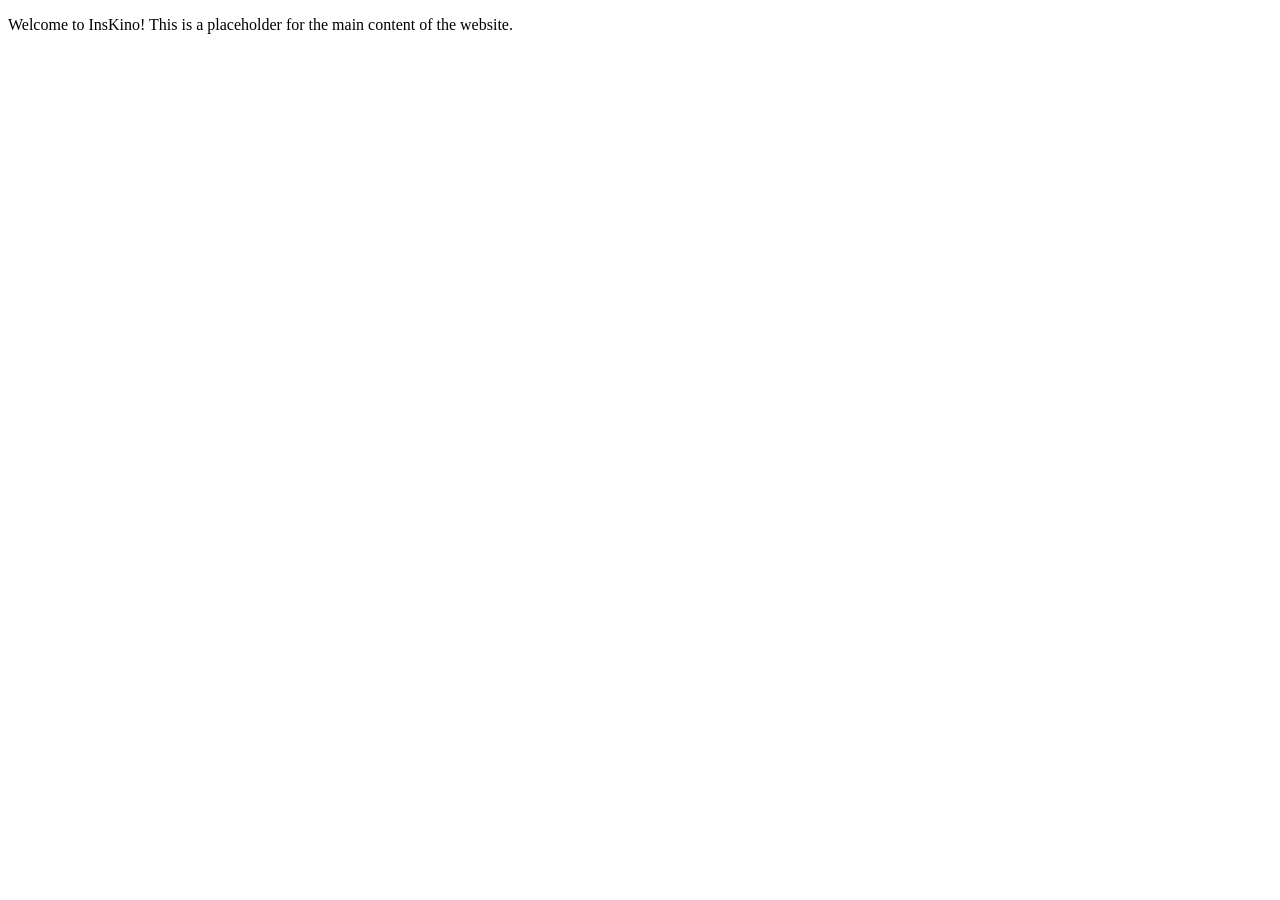
==== index.html @ 3ffa5f50 "Iitial commit - trying this commit from GitBash" ====
<!DOCTYPE html>
<html lang="en">
<head>
    <meta charset="UTF-8">
    <meta name="viewport" content="width=device-width, initial-scale=1.0">
    <title>InsKino</title>
</head>
<body>
    <p>Welcome to InsKino! This is a placeholder for the main content of the website.</p>
</body>
</html>
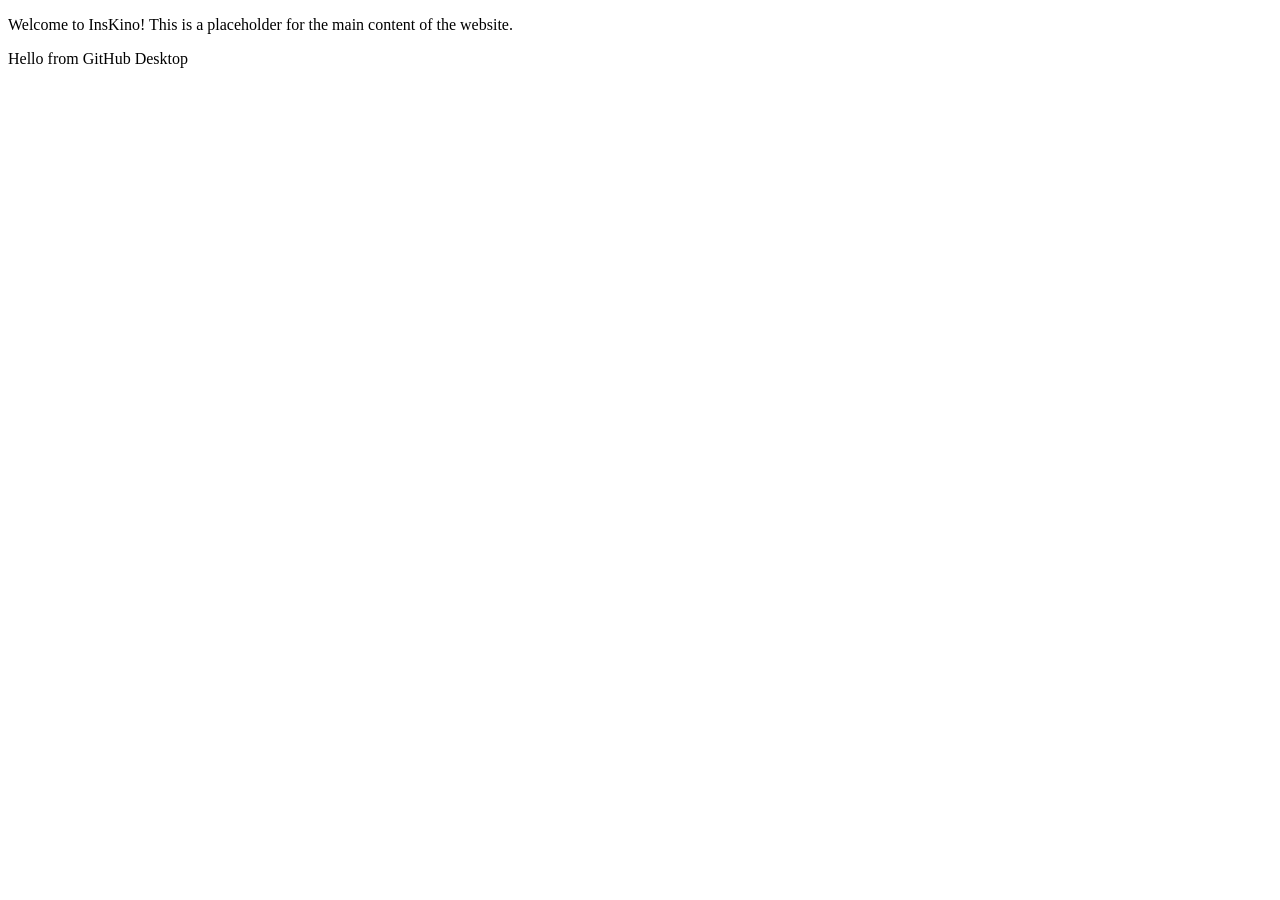
==== commit 63dd3b9a: "Trying the commit from GitHub Desktop" ====
--- a/index.html
+++ b/index.html
@@ -7,5 +7,6 @@
 </head>
 <body>
     <p>Welcome to InsKino! This is a placeholder for the main content of the website.</p>
+    <p> Hello from GitHub Desktop</p>
 </body>
 </html>
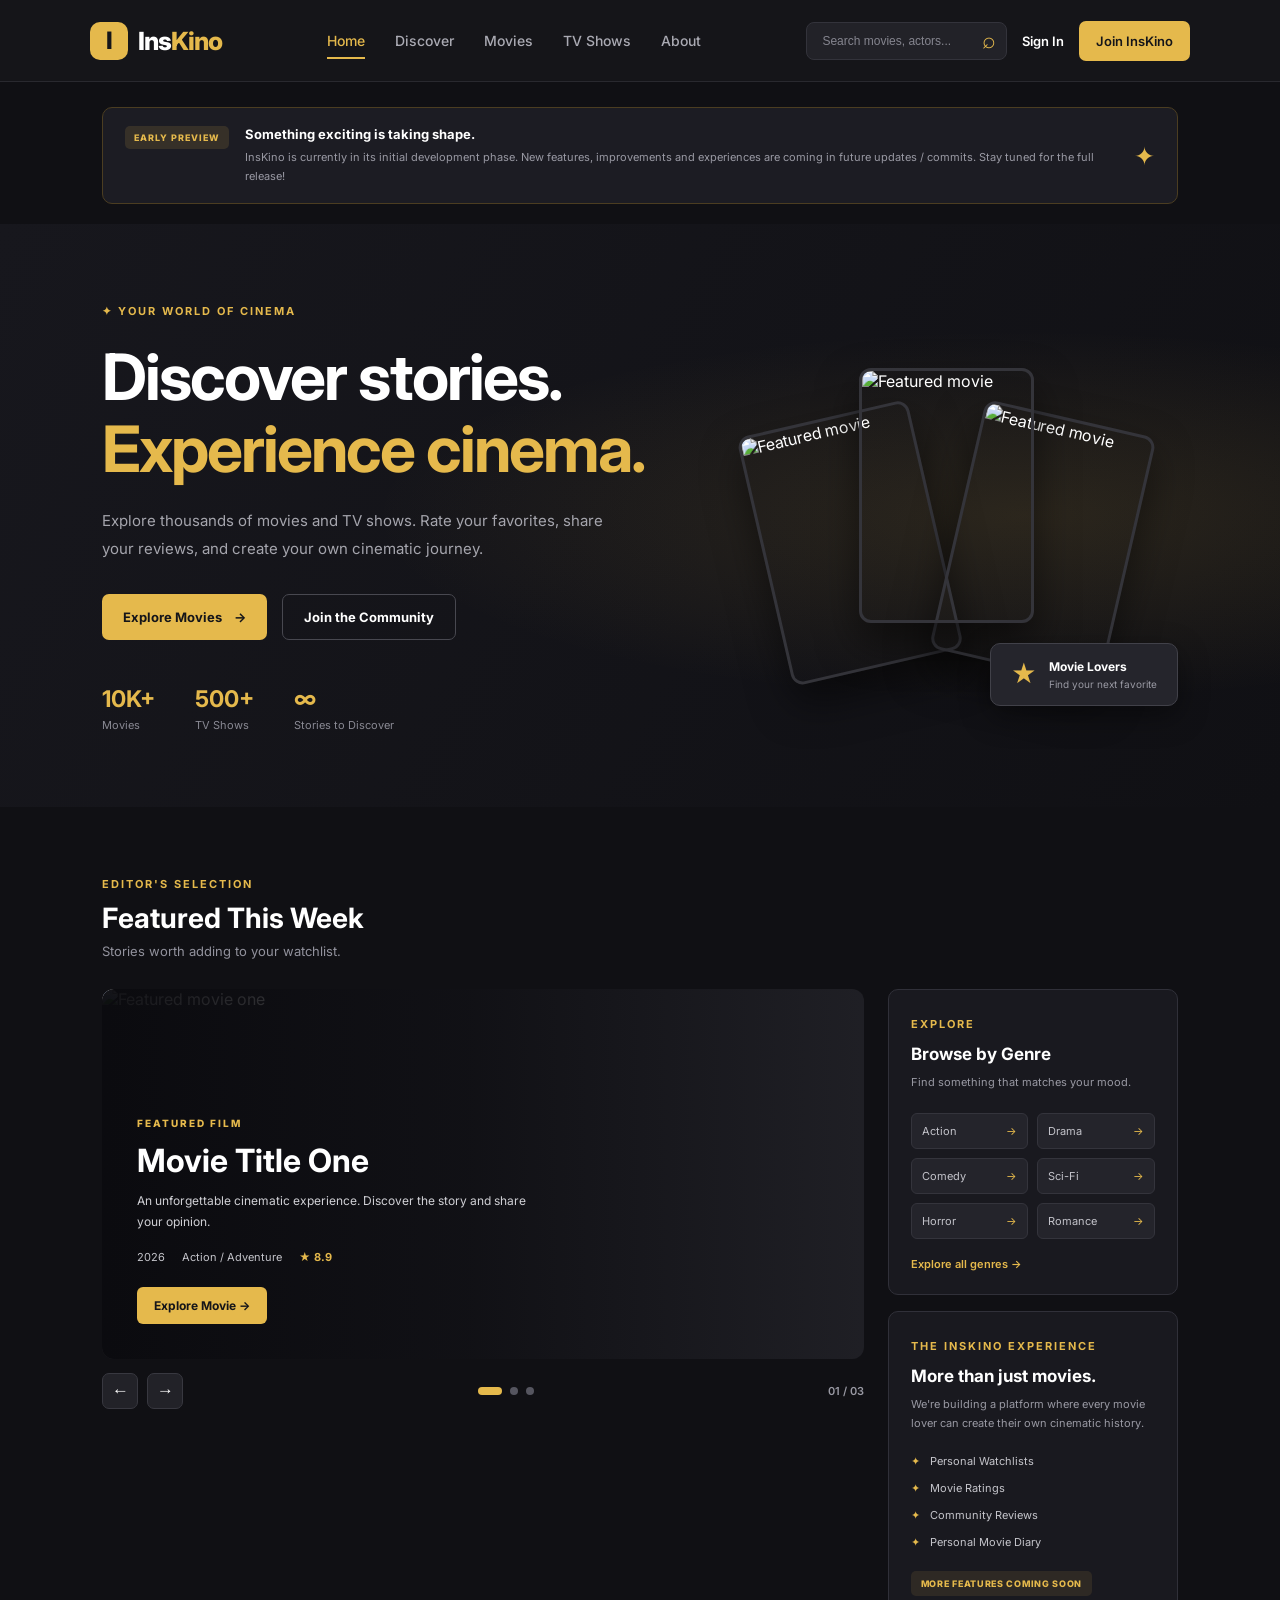
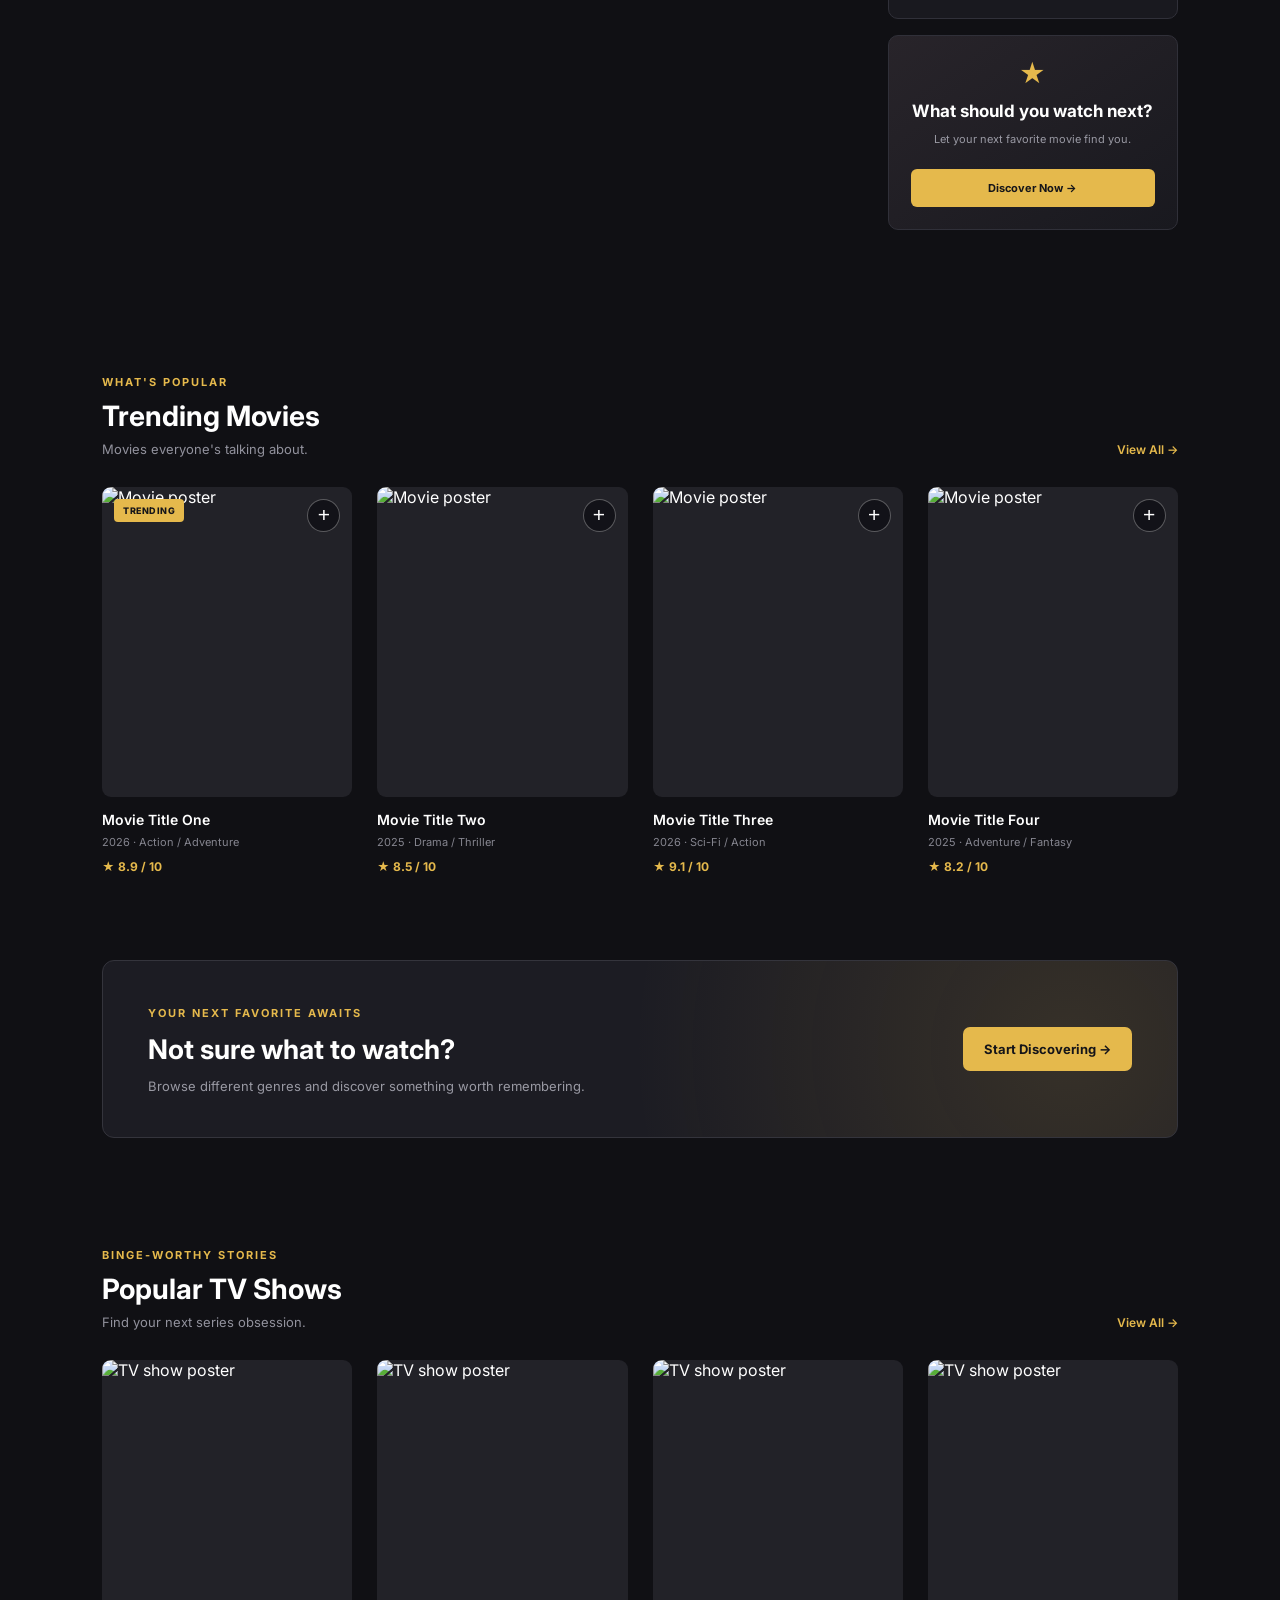
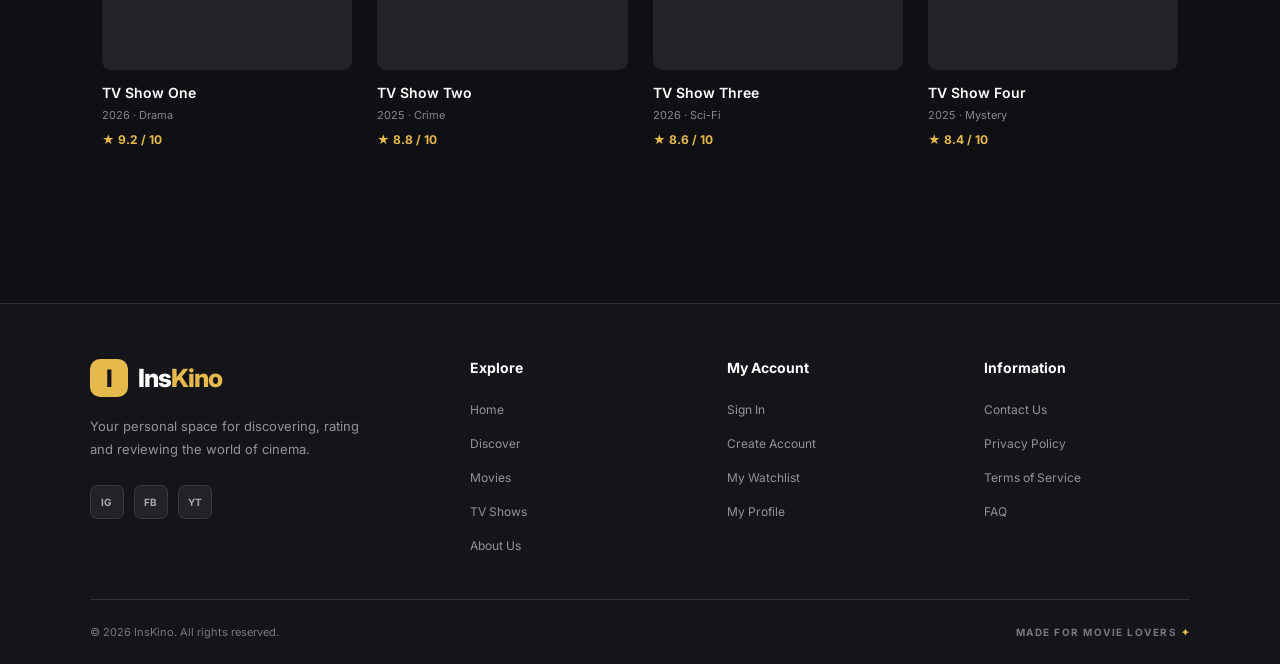
==== commit 5211ae1d: "added a testing a first preview template, alongside new files such as: Discover.html, login.html, re" ====
--- a/index.html
+++ b/index.html
@@ -4,9 +4,670 @@
     <meta charset="UTF-8">
     <meta name="viewport" content="width=device-width, initial-scale=1.0">
     <title>InsKino</title>
+    <link rel="stylesheet" href="style.css">
 </head>
 <body>
-    <p>Welcome to InsKino! This is a placeholder for the main content of the website.</p>
-    <p> Hello from GitHub Desktop</p>
+
+<nav class="navbar">
+    <a href="index.html" class="brand">
+        <span class="brand-icon">I</span>
+        <span>Ins<span class="brand-highlight">Kino</span></span>
+    </a>
+
+    <button class="menu-toggle" id="menuToggle"
+            aria-label="Toggle navigation"
+            aria-expanded="false">
+        <span></span>
+        <span></span>
+        <span></span>
+    </button>
+
+    <ul class="nav-links" id="navLinks">
+        <li><a href="index.html">Home</a></li>
+        <li><a href="discover.html">Discover</a></li>
+        <li><a href="movies.html">Movies</a></li>
+        <li><a href="tv-shows.html">TV Shows</a></li>
+        <li><a href="about.html">About</a></li>
+
+        <span class="nav-indicator"></span>
+    </ul>
+
+    <div class="nav-actions">
+        <form class="search-form" action="movies.html" method="GET">
+            <input
+                type="search"
+                name="q"
+                placeholder="Search movies, actors..."
+                aria-label="Search movies and actors"
+            >
+            <button type="submit" aria-label="Search">
+                <span>⌕</span>
+            </button>
+        </form>
+
+        <a href="login.html" class="login-btn">Sign In</a>
+        <a href="register.html" class="register-btn">Join InsKino</a>
+    </div>
+</nav>
+
+   <!-- DEVELOPMENT ANNOUNCEMENT -->
+<div class="development-notice">
+    <div class="notice-content">
+        <span class="notice-badge">EARLY PREVIEW</span>
+        <div>
+            <h3>Something exciting is taking shape.</h3>
+            <p>
+                InsKino is currently in its initial development phase.
+                New features, improvements and experiences are coming
+                in future updates / commits. Stay tuned for the full release!
+            </p>
+        </div>
+    </div>
+    <span class="notice-icon">✦</span>
+</div>
+<br>
+<!-- PER MOMENTIN VETEM TESTING TEMPLATE - DO TE PERDITESOHET ME COMMITS TE ARDHSHEM -->
+<!-- MAIN CONTENT -->
+<main class="home-main">
+
+    <!-- HERO SECTION -->
+    <section class="home-hero">
+
+        <div class="hero-content">
+
+            <span class="hero-label">✦ YOUR WORLD OF CINEMA</span>
+
+            <h1>
+                Discover stories.
+                <span>Experience cinema.</span>
+            </h1>
+
+            <p>
+                Explore thousands of movies and TV shows.
+                Rate your favorites, share your reviews,
+                and create your own cinematic journey.
+            </p>
+
+            <div class="hero-buttons">
+                <a href="discover.html" class="hero-primary">
+                    Explore Movies <span>→</span>
+                </a>
+
+                <a href="register.html" class="hero-secondary">
+                    Join the Community
+                </a>
+            </div>
+
+            <div class="hero-stats">
+                <div>
+                    <h3>10K+</h3>
+                    <p>Movies</p>
+                </div>
+
+                <div>
+                    <h3>500+</h3>
+                    <p>TV Shows</p>
+                </div>
+
+                <div>
+                    <h3>∞</h3>
+                    <p>Stories to Discover</p>
+                </div>
+            </div>
+
+        </div>
+
+        <div class="hero-visual">
+            <div class="hero-poster hero-poster-one">
+                <img src="assets/posters/poster1.jpg" alt="Featured movie">
+            </div>
+
+            <div class="hero-poster hero-poster-two">
+                <img src="assets/posters/poster2.jpg" alt="Featured movie">
+            </div>
+
+            <div class="hero-poster hero-poster-three">
+                <img src="assets/posters/poster3.jpg" alt="Featured movie">
+            </div>
+
+            <div class="hero-floating-card">
+                <span>★</span>
+                <div>
+                    <strong>Movie Lovers</strong>
+                    <small>Find your next favorite</small>
+                </div>
+            </div>
+        </div>
+
+    </section>
+
+
+<!-- FEATURED SLIDER + SIDEBAR -->
+<section class="home-feature-layout">
+
+    <!-- FEATURED MOVIE SLIDER -->
+    <div class="featured-slider">
+
+        <div class="section-heading">
+            <div>
+                <span class="section-label">EDITOR'S SELECTION</span>
+                <h2>Featured This Week</h2>
+                <p>Stories worth adding to your watchlist.</p>
+            </div>
+        </div>
+
+        <div class="slider-track" id="featuredSlider">
+
+            <!-- SLIDE 1 -->
+            <article class="feature-slide is-active">
+
+                <img
+                    src="assets/posters/poster1.jpg"
+                    alt="Featured movie one"
+                    class="feature-image"
+                >
+
+                <div class="feature-overlay">
+                    <span class="feature-category">FEATURED FILM</span>
+
+                    <h2>Movie Title One</h2>
+
+                    <p>
+                        An unforgettable cinematic experience.
+                        Discover the story and share your opinion.
+                    </p>
+
+                    <div class="feature-meta">
+                        <span>2026</span>
+                        <span>Action / Adventure</span>
+                        <span>★ 8.9</span>
+                    </div>
+
+                    <a href="movies.html" class="feature-button">
+                        Explore Movie →
+                    </a>
+                </div>
+
+            </article>
+
+
+            <!-- SLIDE 2 -->
+            <article class="feature-slide">
+
+                <img
+                    src="assets/posters/poster2.jpg"
+                    alt="Featured movie two"
+                    class="feature-image"
+                >
+
+                <div class="feature-overlay">
+                    <span class="feature-category">INSKINO RECOMMENDS</span>
+
+                    <h2>Movie Title Two</h2>
+
+                    <p>
+                        A captivating story that keeps you
+                        interested until the very last scene.
+                    </p>
+
+                    <div class="feature-meta">
+                        <span>2025</span>
+                        <span>Drama / Thriller</span>
+                        <span>★ 8.5</span>
+                    </div>
+
+                    <a href="movies.html" class="feature-button">
+                        Explore Movie →
+                    </a>
+                </div>
+
+            </article>
+
+
+            <!-- SLIDE 3 -->
+            <article class="feature-slide">
+
+                <img
+                    src="assets/posters/poster3.jpg"
+                    alt="Featured movie three"
+                    class="feature-image"
+                >
+
+                <div class="feature-overlay">
+                    <span class="feature-category">MOVIE SPOTLIGHT</span>
+
+                    <h2>Movie Title Three</h2>
+
+                    <p>
+                        Explore another world through an incredible
+                        combination of storytelling and cinema.
+                    </p>
+
+                    <div class="feature-meta">
+                        <span>2026</span>
+                        <span>Sci-Fi / Action</span>
+                        <span>★ 9.1</span>
+                    </div>
+
+                    <a href="movies.html" class="feature-button">
+                        Explore Movie →
+                    </a>
+                </div>
+
+            </article>
+
+        </div>
+
+
+        <!-- SLIDER CONTROLS -->
+        <div class="slider-controls">
+
+            <div class="slider-navigation">
+
+                <button
+                    type="button"
+                    id="previousSlide"
+                    aria-label="Previous featured movie"
+                >
+                    ←
+                </button>
+
+                <button
+                    type="button"
+                    id="nextSlide"
+                    aria-label="Next featured movie"
+                >
+                    →
+                </button>
+
+            </div>
+
+            <div class="slider-dots" id="sliderDots">
+
+                <button class="active" data-slide="0"
+                        aria-label="Show slide 1"
+                        aria-current="true"></button>
+
+                <button data-slide="1"
+                        aria-label="Show slide 2"></button>
+
+                <button data-slide="2"
+                        aria-label="Show slide 3"></button>
+
+            </div>
+
+            <span class="slider-counter" id="sliderCounter">
+                01 / 03
+            </span>
+
+        </div>
+
+    </div>
+
+
+    <!-- ASIDE SIDEBAR -->
+    <aside class="home-aside">
+
+        <!-- GENRES -->
+        <div class="aside-card">
+
+            <span class="section-label">EXPLORE</span>
+
+            <h3>Browse by Genre</h3>
+
+            <p>Find something that matches your mood.</p>
+
+            <div class="genre-list">
+
+                <a href="discover.html?genre=action">Action <span>→</span></a>
+
+                <a href="discover.html?genre=drama">Drama <span>→</span></a>
+
+                <a href="discover.html?genre=comedy">Comedy <span>→</span></a>
+
+                <a href="discover.html?genre=scifi">Sci-Fi <span>→</span></a>
+
+                <a href="discover.html?genre=horror">Horror <span>→</span></a>
+
+                <a href="discover.html?genre=romance">Romance <span>→</span></a>
+
+            </div>
+
+            <a href="discover.html" class="aside-link">
+                Explore all genres →
+            </a>
+
+        </div>
+
+
+        <!-- UPCOMING FEATURES -->
+        <div class="aside-card aside-coming">
+
+            <span class="section-label">THE INSKINO EXPERIENCE</span>
+
+            <h3>More than just movies.</h3>
+
+            <p>
+                We're building a platform where every
+                movie lover can create their own
+                cinematic history.
+            </p>
+
+            <ul class="coming-list">
+                <li>
+                    <span>✦</span> Personal Watchlists
+                </li>
+
+                <li>
+                    <span>✦</span> Movie Ratings
+                </li>
+
+                <li>
+                    <span>✦</span> Community Reviews
+                </li>
+
+                <li>
+                    <span>✦</span> Personal Movie Diary
+                </li>
+            </ul>
+
+            <span class="coming-label">
+                MORE FEATURES COMING SOON
+            </span>
+
+        </div>
+
+
+        <!-- QUICK DISCOVERY -->
+        <div class="aside-card aside-discover">
+
+            <span class="aside-discover-icon">★</span>
+
+            <h3>What should you watch next?</h3>
+
+            <p>
+                Let your next favorite movie find you.
+            </p>
+
+            <a href="discover.html" class="aside-discover-button">
+                Discover Now →
+            </a>
+
+        </div>
+
+    </aside>
+
+</section>
+
+
+    <!-- TRENDING MOVIES -->
+    <section class="movie-section">
+
+        <div class="section-heading">
+            <div>
+                <span class="section-label">WHAT'S POPULAR</span>
+                <h2>Trending Movies</h2>
+                <p>Movies everyone's talking about.</p>
+            </div>
+
+            <a href="movies.html" class="view-all">
+                View All →
+            </a>
+        </div>
+
+
+        <div class="movie-grid">
+
+            <article class="movie-card">
+                <div class="movie-poster">
+                    <img src="assets/posters/movie1.jpg" alt="Movie poster">
+                    <span class="movie-badge">TRENDING</span>
+                    <button class="watchlist-btn" aria-label="Add to watchlist">+</button>
+                </div>
+
+                <div class="movie-info">
+                    <h3>Movie Title One</h3>
+                    <p>2026 · Action / Adventure</p>
+                    <span class="movie-rating">★ 8.9 / 10</span>
+                </div>
+            </article>
+
+
+            <article class="movie-card">
+                <div class="movie-poster">
+                    <img src="assets/posters/movie2.jpg" alt="Movie poster">
+                    <button class="watchlist-btn" aria-label="Add to watchlist">+</button>
+                </div>
+
+                <div class="movie-info">
+                    <h3>Movie Title Two</h3>
+                    <p>2025 · Drama / Thriller</p>
+                    <span class="movie-rating">★ 8.5 / 10</span>
+                </div>
+            </article>
+
+
+            <article class="movie-card">
+                <div class="movie-poster">
+                    <img src="assets/posters/movie3.jpg" alt="Movie poster">
+                    <button class="watchlist-btn" aria-label="Add to watchlist">+</button>
+                </div>
+
+                <div class="movie-info">
+                    <h3>Movie Title Three</h3>
+                    <p>2026 · Sci-Fi / Action</p>
+                    <span class="movie-rating">★ 9.1 / 10</span>
+                </div>
+            </article>
+
+
+            <article class="movie-card">
+                <div class="movie-poster">
+                    <img src="assets/posters/movie4.jpg" alt="Movie poster">
+                    <button class="watchlist-btn" aria-label="Add to watchlist">+</button>
+                </div>
+
+                <div class="movie-info">
+                    <h3>Movie Title Four</h3>
+                    <p>2025 · Adventure / Fantasy</p>
+                    <span class="movie-rating">★ 8.2 / 10</span>
+                </div>
+            </article>
+
+        </div>
+
+    </section>
+
+
+    <!-- DISCOVERY BANNER -->
+    <section class="discovery-banner">
+
+        <div>
+            <span class="section-label">YOUR NEXT FAVORITE AWAITS</span>
+
+            <h2>Not sure what to watch?</h2>
+
+            <p>
+                Browse different genres and discover
+                something worth remembering.
+            </p>
+        </div>
+
+        <a href="discover.html" class="hero-primary">
+            Start Discovering →
+        </a>
+
+    </section>
+
+
+    <!-- POPULAR TV SHOWS -->
+    <section class="movie-section">
+
+        <div class="section-heading">
+            <div>
+                <span class="section-label">BINGE-WORTHY STORIES</span>
+                <h2>Popular TV Shows</h2>
+                <p>Find your next series obsession.</p>
+            </div>
+
+            <a href="tv-shows.html" class="view-all">
+                View All →
+            </a>
+        </div>
+
+
+        <div class="movie-grid">
+
+            <article class="movie-card">
+                <div class="movie-poster">
+                    <img src="assets/posters/tv1.jpg" alt="TV show poster">
+                </div>
+
+                <div class="movie-info">
+                    <h3>TV Show One</h3>
+                    <p>2026 · Drama</p>
+                    <span class="movie-rating">★ 9.2 / 10</span>
+                </div>
+            </article>
+
+
+            <article class="movie-card">
+                <div class="movie-poster">
+                    <img src="assets/posters/tv2.jpg" alt="TV show poster">
+                </div>
+
+                <div class="movie-info">
+                    <h3>TV Show Two</h3>
+                    <p>2025 · Crime</p>
+                    <span class="movie-rating">★ 8.8 / 10</span>
+                </div>
+            </article>
+
+
+            <article class="movie-card">
+                <div class="movie-poster">
+                    <img src="assets/posters/tv3.jpg" alt="TV show poster">
+                </div>
+
+                <div class="movie-info">
+                    <h3>TV Show Three</h3>
+                    <p>2026 · Sci-Fi</p>
+                    <span class="movie-rating">★ 8.6 / 10</span>
+                </div>
+            </article>
+
+
+            <article class="movie-card">
+                <div class="movie-poster">
+                    <img src="assets/posters/tv4.jpg" alt="TV show poster">
+                </div>
+
+                <div class="movie-info">
+                    <h3>TV Show Four</h3>
+                    <p>2025 · Mystery</p>
+                    <span class="movie-rating">★ 8.4 / 10</span>
+                </div>
+            </article>
+
+        </div>
+
+    </section>
+
+</main>
+
+
+<!-- FOOTER -->
+<footer class="footer">
+
+    <div class="footer-container">
+
+        <!-- BRAND SECTION -->
+        <div class="footer-brand">
+
+            <a href="index.html" class="brand">
+                <span class="brand-icon">I</span>
+                <span>Ins<span class="brand-highlight">Kino</span></span>
+            </a>
+
+            <p>
+                Your personal space for discovering,
+                rating and reviewing the world of cinema.
+            </p>
+
+            <div class="footer-socials">
+                <a href="#" aria-label="Instagram">IG</a>
+                <a href="#" aria-label="Facebook">FB</a>
+                <a href="#" aria-label="YouTube">YT</a>
+            </div>
+
+        </div>
+
+
+        <!-- EXPLORE LINKS -->
+        <div class="footer-column">
+
+            <h3>Explore</h3>
+
+            <ul>
+                <li><a href="index.html">Home</a></li>
+                <li><a href="discover.html">Discover</a></li>
+                <li><a href="movies.html">Movies</a></li>
+                <li><a href="tv-shows.html">TV Shows</a></li>
+                <li><a href="about.html">About Us</a></li>
+            </ul>
+
+        </div>
+
+
+        <!-- ACCOUNT LINKS -->
+        <div class="footer-column">
+
+            <h3>My Account</h3>
+
+            <ul>
+                <li><a href="login.html">Sign In</a></li>
+                <li><a href="register.html">Create Account</a></li>
+                <li><a href="watchlist.html">My Watchlist</a></li>
+                <li><a href="profile.html">My Profile</a></li>
+            </ul>
+
+        </div>
+
+
+        <!-- SUPPORT LINKS -->
+        <div class="footer-column">
+
+            <h3>Information</h3>
+
+            <ul>
+                <li><a href="contact.html">Contact Us</a></li>
+                <li><a href="privacy.html">Privacy Policy</a></li>
+                <li><a href="terms.html">Terms of Service</a></li>
+                <li><a href="faq.html">FAQ</a></li>
+            </ul>
+
+        </div>
+
+    </div>
+
+
+    <!-- FOOTER BOTTOM -->
+    <div class="footer-bottom">
+
+        <p>
+            © <span id="currentYear"></span> InsKino.
+            All rights reserved.
+        </p>
+
+        <p class="footer-tagline">
+            MADE FOR MOVIE LOVERS <span>✦</span>
+        </p>
+
+    </div>
+
+</footer>
+
+
+<script src="script.js"></script>
 </body>
 </html>
--- a/style.css
+++ b/style.css
@@ -0,0 +1,2065 @@
+
+/* GOOGLE FONT */
+@import url('https://fonts.googleapis.com/css2?family=Inter:wght@400;500;600;700;800&display=swap');
+
+* {
+    margin: 0;
+    padding: 0;
+    box-sizing: border-box;
+}
+
+body {
+    font-family: 'Inter', sans-serif;
+    background: #101014;
+    color: #ffffff;
+    min-height: 100vh;
+    display: flex;
+    flex-direction: column;
+}
+
+/* NAVBAR */
+.navbar {
+    width: 100%;
+    min-height: 82px;
+    padding: 0 7%;
+    display: flex;
+    align-items: center;
+    justify-content: space-between;
+    gap: 35px;
+
+    background: #151519;
+    border-bottom: 1px solid #29292f;
+    position: sticky;
+    top: 0;
+    z-index: 1000;
+    flex-shrink: 0;
+
+}
+
+/* BRAND */
+.brand {
+    display: flex;
+    align-items: center;
+    gap: 10px;
+    text-decoration: none;
+    color: #ffffff;
+    font-size: 25px;
+    font-weight: 800;
+    letter-spacing: -1px;
+    white-space: nowrap;
+}
+
+.brand-icon {
+    width: 38px;
+    height: 38px;
+    display: grid;
+    place-items: center;
+    background: #e5b94c;
+    color: #151519;
+    border-radius: 10px;
+    font-size: 24px;
+}
+
+.brand-highlight {
+    color: #e5b94c;
+}
+
+/* NAVIGATION LINKS */
+.nav-links {
+    display: flex;
+    align-items: center;
+    gap: 30px;
+    list-style: none;
+    position: relative;
+}
+
+.nav-links a {
+    color: #aaaab3;
+    text-decoration: none;
+    font-size: 14px;
+    font-weight: 500;
+    transition: 0.3s ease;
+    position: relative;
+    display: block;
+}
+
+.nav-links a:hover,
+.nav-links a.active {
+    color: #e5b94c;
+}
+
+.nav-links a.active::after {
+    content: '';
+    position: absolute;
+    width: 100%;
+    height: 2px;
+    background: #e5b94c;
+    bottom: -10px;
+    left: 0;
+}
+
+/* ACTIONS */
+.nav-actions {
+    display: flex;
+    align-items: center;
+    gap: 15px;
+}
+
+.nav-indicator {
+    position: absolute;
+    bottom: -10px;
+    left: 0;
+    height: 2px;
+    width: 0;
+    background: #e5b94c;
+    border-radius: 5px;
+
+    transition:
+        transform 0.35s ease,
+        width 0.35s ease;
+
+    pointer-events: none;
+}
+/* SEARCH */
+.search-form {
+    display: flex;
+    align-items: center;
+    background: #222228;
+    border: 1px solid #33333b;
+    border-radius: 8px;
+    padding: 0 10px;
+    transition: 0.3s ease;
+}
+
+.search-form:focus-within {
+    border-color: #e5b94c;
+}
+
+.search-form input {
+    width: 165px;
+    padding: 11px 5px;
+    border: none;
+    outline: none;
+    background: transparent;
+    color: white;
+    font-size: 12px;
+}
+
+.search-form input::placeholder {
+    color: #85858f;
+}
+
+.search-form button {
+    background: none;
+    border: none;
+    color: #e5b94c;
+    font-size: 23px;
+    cursor: pointer;
+}
+
+/* AUTH BUTTONS */
+.login-btn,
+.register-btn {
+    text-decoration: none;
+    font-size: 13px;
+    font-weight: 600;
+    white-space: nowrap;
+    transition: 0.3s ease;
+}
+
+.login-btn {
+    color: #ffffff;
+}
+
+.login-btn:hover {
+    color: #e5b94c;
+}
+
+.register-btn {
+    background: #e5b94c;
+    color: #151519;
+    padding: 12px 17px;
+    border-radius: 7px;
+}
+
+.register-btn:hover {
+    background: #f3ce6c;
+    transform: translateY(-2px);
+}
+
+/* MOBILE MENU BUTTON */
+.menu-toggle {
+    display: none;
+    background: none;
+    border: none;
+    cursor: pointer;
+}
+
+.menu-toggle span {
+    display: block;
+    width: 25px;
+    height: 2px;
+    background: #e5b94c;
+    margin: 6px;
+    transition: 0.3s;
+}
+
+/* RESPONSIVE DESIGN */
+@media (max-width: 1100px) {
+    .navbar {
+        padding: 0 4%;
+        gap: 18px;
+    }
+
+    .nav-links {
+        gap: 18px;
+    }
+
+    .search-form input {
+        width: 125px;
+    }
+}
+
+@media (max-width: 850px) {
+    .navbar {
+        flex-wrap: wrap;
+        padding: 18px 5%;
+    }
+
+    .menu-toggle {
+        display: block;
+        order: 2;
+    }
+
+    .nav-links {
+        display: none;
+        order: 3;
+        flex-direction: column;
+        align-items: flex-start;
+        width: 100%;
+        gap: 25px;
+        padding: 20px 0;
+        position: relative;
+    }
+
+    .nav-links.show {
+        display: flex;
+    }
+
+    .nav-links a.active::after {
+        display: none;
+    }
+
+    .nav-actions {
+        order: 4;
+        width: 100%;
+        display: none;
+        flex-wrap: wrap;
+        padding-bottom: 15px;
+    }
+
+    .nav-actions.show {
+        display: flex;
+    }
+    
+    .nav-indicator {
+        display: none;
+    }
+
+    .search-form {
+        flex: 1;
+    }
+
+    .search-form input {
+        width: 100%;
+    }
+}
+
+@media (max-width: 480px) {
+    .brand {
+        font-size: 22px;
+    }
+
+    .nav-actions {
+        gap: 12px;
+    }
+
+    .register-btn {
+        padding: 10px 12px;
+    }
+}
+
+
+/* =========================================
+   INSKINO HOMEPAGE
+========================================= */
+
+.home-main {
+    width: 100%;
+    padding-bottom: 80px;
+}
+
+/* HERO */
+
+.home-hero {
+    min-height: 540px;
+    padding: 75px 8%;
+
+    display: grid;
+    grid-template-columns: 1.1fr 0.9fr;
+    align-items: center;
+    gap: 50px;
+
+    overflow: hidden;
+
+    background:
+        radial-gradient(
+            ellipse at 80% 50%,
+            rgba(229,185,76,0.12),
+            transparent 45%
+        ),
+        linear-gradient(120deg, #17171d, #101014);
+}
+
+.hero-label,
+.section-label {
+    color: #e5b94c;
+    font-size: 11px;
+    font-weight: 700;
+    letter-spacing: 2px;
+}
+
+.hero-content h1 {
+    max-width: 650px;
+    margin-top: 22px;
+
+    color: #ffffff;
+    font-size: clamp(38px, 5vw, 64px);
+    line-height: 1.12;
+    letter-spacing: -2px;
+}
+
+.hero-content h1 span {
+    display: block;
+    color: #e5b94c;
+}
+
+.hero-content > p {
+    max-width: 510px;
+    margin-top: 22px;
+
+    color: #a5a5ad;
+    font-size: 15px;
+    line-height: 1.9;
+}
+
+/* HERO BUTTONS */
+
+.hero-buttons {
+    display: flex;
+    flex-wrap: wrap;
+    gap: 15px;
+    margin-top: 30px;
+}
+
+.hero-primary,
+.hero-secondary {
+    display: inline-flex;
+    align-items: center;
+    justify-content: center;
+    gap: 12px;
+
+    padding: 14px 21px;
+    border-radius: 7px;
+
+    font-size: 13px;
+    font-weight: 700;
+    text-decoration: none;
+    transition: 0.3s ease;
+}
+
+.hero-primary {
+    background: #e5b94c;
+    color: #151519;
+}
+
+.hero-primary:hover {
+    background: #f3ce6c;
+    transform: translateY(-3px);
+}
+
+.hero-secondary {
+    color: #ffffff;
+    border: 1px solid #484850;
+}
+
+.hero-secondary:hover {
+    border-color: #e5b94c;
+    color: #e5b94c;
+}
+
+/* HERO STATISTICS */
+
+.hero-stats {
+    display: flex;
+    gap: 40px;
+    margin-top: 45px;
+}
+
+.hero-stats h3 {
+    color: #e5b94c;
+    font-size: 23px;
+}
+
+.hero-stats p {
+    margin-top: 5px;
+    color: #898993;
+    font-size: 11px;
+}
+
+/* HERO POSTERS */
+
+.hero-visual {
+    min-height: 390px;
+    position: relative;
+
+    display: flex;
+    align-items: center;
+    justify-content: center;
+}
+
+.hero-poster {
+    width: 175px;
+    height: 255px;
+
+    position: absolute;
+    overflow: hidden;
+
+    border-radius: 12px;
+    border: 3px solid #34343a;
+
+    box-shadow: 0 20px 40px rgba(0,0,0,0.5);
+}
+
+.hero-poster img {
+    width: 100%;
+    height: 100%;
+    object-fit: cover;
+}
+
+.hero-poster-one {
+    transform: rotate(-13deg) translate(-100px, 5px);
+}
+
+.hero-poster-two {
+    z-index: 2;
+    transform: translateY(-20px);
+}
+
+.hero-poster-three {
+    transform: rotate(13deg) translate(100px, 5px);
+}
+
+.hero-floating-card {
+    position: absolute;
+    z-index: 3;
+    bottom: 5px;
+    right: 0;
+
+    display: flex;
+    align-items: center;
+    gap: 12px;
+
+    padding: 15px 20px;
+    background: #25252c;
+    border: 1px solid #414149;
+    border-radius: 10px;
+
+    box-shadow: 0 10px 30px rgba(0,0,0,0.4);
+}
+
+.hero-floating-card > span {
+    color: #e5b94c;
+    font-size: 25px;
+}
+
+.hero-floating-card strong,
+.hero-floating-card small {
+    display: block;
+}
+
+.hero-floating-card strong {
+    color: #ffffff;
+    font-size: 12px;
+}
+
+.hero-floating-card small {
+    color: #9999a3;
+    font-size: 10px;
+    margin-top: 4px;
+}
+
+/* MOVIE SECTIONS */
+
+.movie-section {
+    padding: 75px 8%;
+}
+
+.section-heading {
+    display: flex;
+    justify-content: space-between;
+    align-items: flex-end;
+    gap: 20px;
+    margin-bottom: 30px;
+}
+
+.section-heading h2 {
+    color: #ffffff;
+    font-size: 28px;
+    margin-top: 9px;
+}
+
+.section-heading p {
+    color: #92929d;
+    font-size: 13px;
+    margin-top: 8px;
+}
+
+.view-all {
+    color: #e5b94c;
+    font-size: 12px;
+    font-weight: 600;
+    text-decoration: none;
+}
+
+.view-all:hover {
+    color: #f3ce6c;
+}
+
+/* MOVIE GRID */
+
+.movie-grid {
+    display: grid;
+    grid-template-columns: repeat(4, minmax(0, 1fr));
+    gap: 25px;
+}
+
+.movie-card {
+    min-width: 0;
+}
+
+.movie-poster {
+    height: 310px;
+    position: relative;
+    overflow: hidden;
+
+    border-radius: 9px;
+    background: #222228;
+}
+
+.movie-poster img {
+    width: 100%;
+    height: 100%;
+    object-fit: cover;
+    transition: transform 0.4s ease;
+}
+
+.movie-card:hover .movie-poster img {
+    transform: scale(1.06);
+}
+
+.movie-badge {
+    position: absolute;
+    top: 12px;
+    left: 12px;
+
+    padding: 6px 9px;
+    border-radius: 4px;
+
+    background: #e5b94c;
+    color: #151519;
+
+    font-size: 9px;
+    font-weight: 800;
+    letter-spacing: 0.5px;
+}
+
+.watchlist-btn {
+    position: absolute;
+    top: 12px;
+    right: 12px;
+
+    width: 33px;
+    height: 33px;
+
+    border: 1px solid rgba(255,255,255,0.3);
+    border-radius: 50%;
+
+    background: rgba(15,15,20,0.8);
+    color: #ffffff;
+
+    font-size: 21px;
+    cursor: pointer;
+    transition: 0.3s ease;
+}
+
+.watchlist-btn:hover {
+    background: #e5b94c;
+    color: #151519;
+}
+
+.movie-info {
+    padding-top: 14px;
+}
+
+.movie-info h3 {
+    color: #ffffff;
+    font-size: 14px;
+    font-weight: 600;
+}
+
+.movie-info p {
+    color: #85858f;
+    font-size: 11px;
+    margin-top: 7px;
+}
+
+.movie-rating {
+    display: inline-block;
+    margin-top: 10px;
+
+    color: #e5b94c;
+    font-size: 12px;
+    font-weight: 700;
+}
+
+/* DISCOVERY BANNER */
+
+.discovery-banner {
+    margin: 10px 8% 30px;
+    padding: 40px 45px;
+
+    display: flex;
+    align-items: center;
+    justify-content: space-between;
+    gap: 25px;
+
+    background:
+        radial-gradient(
+            circle at 90% 50%,
+            rgba(229,185,76,0.13),
+            transparent 45%
+        ),
+        #1c1c23;
+
+    border: 1px solid #34343c;
+    border-radius: 12px;
+}
+
+.discovery-banner h2 {
+    margin-top: 12px;
+    color: #ffffff;
+    font-size: 27px;
+}
+
+.discovery-banner p {
+    margin-top: 9px;
+    color: #9999a3;
+    font-size: 13px;
+    line-height: 1.7;
+}
+
+/* RESPONSIVE */
+
+@media (max-width: 1000px) {
+
+    .home-hero {
+        grid-template-columns: 1fr 0.8fr;
+        padding: 60px 5%;
+    }
+
+    .movie-section {
+        padding: 60px 5%;
+    }
+
+    .movie-grid {
+        grid-template-columns: repeat(4, minmax(0, 1fr));
+        gap: 16px;
+    }
+
+    .movie-poster {
+        height: 260px;
+    }
+
+}
+
+@media (max-width: 750px) {
+
+    .home-hero {
+        grid-template-columns: 1fr;
+        text-align: center;
+    }
+
+    .hero-content > p {
+        margin-left: auto;
+        margin-right: auto;
+    }
+
+    .hero-buttons,
+    .hero-stats {
+        justify-content: center;
+    }
+
+    .hero-visual {
+        min-height: 320px;
+    }
+
+    .movie-grid {
+        grid-template-columns: repeat(2, minmax(0, 1fr));
+        gap: 25px 16px;
+    }
+
+    .movie-poster {
+        height: 280px;
+    }
+
+    .discovery-banner {
+        margin-left: 5%;
+        margin-right: 5%;
+        flex-direction: column;
+        align-items: flex-start;
+        padding: 30px;
+    }
+
+}
+
+@media (max-width: 480px) {
+
+    .home-hero {
+        padding: 50px 6%;
+    }
+
+    .hero-content h1 {
+        font-size: 39px;
+    }
+
+    .hero-stats {
+        gap: 22px;
+    }
+
+    .hero-poster {
+        width: 135px;
+        height: 210px;
+    }
+
+    .movie-poster {
+        height: 225px;
+    }
+
+    .section-heading h2 {
+        font-size: 23px;
+    }
+
+}
+
+
+/* =========================================
+   INSKINO LOGIN PAGE
+========================================= */
+
+.auth-page {
+    min-height: calc(100vh - 82px);
+    padding: 55px 7%;
+
+    display: flex;
+    justify-content: center;
+    align-items: center;
+        flex: 1;
+    min-height: auto; 
+
+    background:
+        radial-gradient(
+            circle at 10% 20%,
+            rgba(229, 185, 76, 0.07),
+            transparent 35%
+        ),
+        #101014;
+
+}
+
+/* MAIN CONTAINER */
+
+.auth-container {
+    width: 100%;
+    max-width: 1100px;
+    min-height: 610px;
+
+    display: grid;
+    grid-template-columns: 1fr 1fr;
+
+    background: #17171d;
+    border: 1px solid #303039;
+    border-radius: 16px;
+    overflow: hidden;
+
+    box-shadow: 0 25px 70px rgba(0, 0, 0, 0.35);
+}
+
+
+/* =========================================
+   LEFT VISUAL SECTION
+========================================= */
+
+.auth-visual {
+    position: relative;
+    overflow: hidden;
+
+    padding: 65px 50px;
+
+    display: flex;
+    flex-direction: column;
+    justify-content: space-between;
+
+    background:
+        radial-gradient(
+            ellipse at 20% 20%,
+            rgba(229, 185, 76, 0.16),
+            transparent 55%
+        ),
+        linear-gradient(145deg, #242127, #141418 75%);
+
+    border-right: 1px solid #303039;
+}
+
+.auth-visual::before {
+    content: "I";
+    position: absolute;
+
+    right: -20px;
+    bottom: 70px;
+
+    font-size: 390px;
+    font-weight: 800;
+    line-height: 1;
+
+    color: rgba(229, 185, 76, 0.035);
+    pointer-events: none;
+}
+
+.visual-content,
+.visual-footer {
+    position: relative;
+    z-index: 1;
+}
+
+.visual-label {
+    display: inline-block;
+
+    color: #e5b94c;
+    font-size: 11px;
+    font-weight: 700;
+    letter-spacing: 2px;
+
+    margin-bottom: 28px;
+}
+
+.visual-content h1 {
+    max-width: 420px;
+
+    color: #ffffff;
+    font-size: clamp(32px, 4vw, 47px);
+    font-weight: 800;
+    line-height: 1.2;
+    letter-spacing: -1.5px;
+}
+
+.visual-content h1 span {
+    display: block;
+    color: #e5b94c;
+}
+
+.visual-content p {
+    max-width: 390px;
+
+    color: #aaaab3;
+    font-size: 14px;
+    line-height: 1.9;
+
+    margin-top: 23px;
+}
+
+.cinema-decoration {
+    display: flex;
+    align-items: center;
+    flex-wrap: wrap;
+    gap: 10px;
+
+    margin-top: 55px;
+
+    color: #d6d6dc;
+    font-size: 10px;
+    font-weight: 700;
+    letter-spacing: 1.5px;
+}
+
+.cinema-decoration span:first-child {
+    color: #e5b94c;
+    font-size: 18px;
+}
+
+.decoration-dot {
+    color: #e5b94c;
+}
+
+.visual-footer {
+    display: flex;
+    flex-direction: column;
+    gap: 7px;
+
+    color: #777781;
+    font-size: 9px;
+    letter-spacing: 2px;
+}
+
+.visual-footer span:first-child {
+    color: #e5b94c;
+    font-weight: 800;
+    font-size: 12px;
+}
+
+
+/* =========================================
+   RIGHT LOGIN SECTION
+========================================= */
+
+.auth-form-section {
+    display: flex;
+    justify-content: center;
+    align-items: center;
+
+    padding: 55px 45px;
+}
+
+.login-card {
+    width: 100%;
+    max-width: 390px;
+}
+
+
+/* LOGIN HEADING */
+
+.login-heading {
+    text-align: center;
+    margin-bottom: 38px;
+}
+
+.login-icon {
+    width: 48px;
+    height: 48px;
+
+    display: grid;
+    place-items: center;
+
+    margin: 0 auto 20px;
+
+    background: rgba(229, 185, 76, 0.13);
+    border: 1px solid rgba(229, 185, 76, 0.3);
+    border-radius: 12px;
+
+    color: #e5b94c;
+    font-size: 27px;
+    font-weight: 800;
+}
+
+.login-heading h2 {
+    color: #ffffff;
+    font-size: 27px;
+    font-weight: 700;
+    letter-spacing: -0.7px;
+}
+
+.login-heading p {
+    color: #92929d;
+    font-size: 13px;
+    margin-top: 10px;
+}
+
+
+/* =========================================
+   FORM FIELDS
+========================================= */
+
+.login-form {
+    display: flex;
+    flex-direction: column;
+    gap: 23px;
+}
+
+.form-group {
+    display: flex;
+    flex-direction: column;
+    gap: 10px;
+}
+
+.form-group label {
+    color: #e5e5e9;
+    font-size: 12px;
+    font-weight: 600;
+}
+
+.form-group input {
+    width: 100%;
+    height: 49px;
+
+    padding: 0 15px;
+
+    background: #222228;
+    border: 1px solid #383840;
+    border-radius: 7px;
+
+    outline: none;
+
+    color: #ffffff;
+    font-family: inherit;
+    font-size: 13px;
+
+    transition: 0.3s ease;
+}
+
+.form-group input::placeholder {
+    color: #777781;
+}
+
+.form-group input:focus {
+    border-color: #e5b94c;
+    box-shadow: 0 0 0 3px rgba(229, 185, 76, 0.08);
+}
+
+
+/* PASSWORD FIELD */
+
+.password-wrapper {
+    position: relative;
+}
+
+.password-wrapper input {
+    padding-right: 65px;
+}
+
+.password-toggle {
+    position: absolute;
+    right: 14px;
+    top: 50%;
+    transform: translateY(-50%);
+
+    background: transparent;
+    border: none;
+
+    color: #e5b94c;
+    font-family: inherit;
+    font-size: 11px;
+    font-weight: 600;
+
+    cursor: pointer;
+}
+
+.password-toggle:hover {
+    color: #f5d27a;
+}
+
+
+/* =========================================
+   REMEMBER ME / FORGOT PASSWORD
+========================================= */
+
+.login-options {
+    display: flex;
+    justify-content: space-between;
+    align-items: center;
+    gap: 10px;
+
+    margin-top: -3px;
+}
+
+.remember-option {
+    display: flex;
+    align-items: center;
+    gap: 8px;
+
+    color: #aaaab3;
+    font-size: 11px;
+    cursor: pointer;
+}
+
+.remember-option input {
+    accent-color: #e5b94c;
+    width: 14px;
+    height: 14px;
+    cursor: pointer;
+}
+
+.login-options a {
+    color: #e5b94c;
+    font-size: 11px;
+    text-decoration: none;
+}
+
+.login-options a:hover {
+    text-decoration: underline;
+}
+
+
+/* =========================================
+   SIGN IN BUTTON
+========================================= */
+
+.signin-button {
+    width: 100%;
+    height: 49px;
+
+    display: flex;
+    justify-content: center;
+    align-items: center;
+    gap: 12px;
+
+    margin-top: 5px;
+
+    background: #e5b94c;
+    color: #171717;
+
+    border: none;
+    border-radius: 7px;
+
+    font-family: inherit;
+    font-size: 13px;
+    font-weight: 700;
+
+    cursor: pointer;
+
+    transition: 0.3s ease;
+}
+
+.signin-button span {
+    font-size: 18px;
+    transition: transform 0.3s ease;
+}
+
+.signin-button:hover {
+    background: #f3ce6c;
+    box-shadow: 0 7px 20px rgba(229, 185, 76, 0.16);
+}
+
+.signin-button:hover span {
+    transform: translateX(5px);
+}
+
+
+/* =========================================
+   REGISTER PROMPT
+========================================= */
+
+.register-prompt {
+    text-align: center;
+    margin-top: 29px;
+}
+
+.register-prompt p {
+    color: #92929d;
+    font-size: 12px;
+}
+
+.register-prompt a {
+    color: #e5b94c;
+    font-weight: 600;
+    text-decoration: none;
+}
+
+.register-prompt a:hover {
+    text-decoration: underline;
+}
+
+
+/* BOTTOM DIVIDER */
+
+.login-divider {
+    display: flex;
+    align-items: center;
+    gap: 15px;
+
+    margin-top: 34px;
+}
+
+.login-divider::before,
+.login-divider::after {
+    content: "";
+    flex: 1;
+    height: 1px;
+    background: #303039;
+}
+
+.login-divider span {
+    color: #666670;
+    font-size: 9px;
+    font-weight: 600;
+    letter-spacing: 1.5px;
+}
+
+
+/* =========================================
+   RESPONSIVE DESIGN
+========================================= */
+
+@media (max-width: 850px) {
+
+    .auth-page {
+        padding: 40px 5%;
+    }
+
+    .auth-container {
+        max-width: 550px;
+        grid-template-columns: 1fr;
+    }
+
+    .auth-visual {
+        min-height: 280px;
+        padding: 35px;
+        border-right: none;
+        border-bottom: 1px solid #303039;
+    }
+
+    .visual-content h1 {
+        font-size: 34px;
+    }
+
+    .visual-content p {
+        font-size: 13px;
+        margin-top: 13px;
+    }
+
+    .cinema-decoration {
+        margin-top: 23px;
+    }
+
+    .visual-footer {
+        margin-top: 35px;
+    }
+
+    .auth-form-section {
+        padding: 45px 35px;
+    }
+}
+
+
+@media (max-width: 480px) {
+
+    .auth-page {
+        padding: 25px 15px;
+    }
+
+    .auth-visual {
+        min-height: 250px;
+        padding: 28px 23px;
+    }
+
+    .visual-content h1 {
+        font-size: 29px;
+    }
+
+    .visual-content p {
+        font-size: 12px;
+    }
+
+    .auth-form-section {
+        padding: 38px 23px;
+    }
+
+    .login-heading h2 {
+        font-size: 24px;
+    }
+
+    .login-options {
+        align-items: flex-start;
+    }
+}
+
+
+/* =========================================
+   INSKINO REGISTRATION PAGE
+========================================= */
+
+.register-card {
+    max-width: 420px;
+}
+
+.register-form {
+    gap: 16px;
+}
+
+/* PASSWORD INFORMATION */
+
+.password-hint {
+    color: #777781;
+    font-size: 10px;
+    margin-top: -3px;
+}
+
+/* TERMS AND CONDITIONS */
+
+.register-terms {
+    margin-top: 2px;
+}
+
+.register-terms label {
+    display: flex;
+    align-items: flex-start;
+    gap: 9px;
+
+    color: #aaaab3;
+    font-size: 11px;
+    line-height: 1.7;
+
+    cursor: pointer;
+}
+
+.register-terms input {
+    margin-top: 3px;
+    accent-color: #e5b94c;
+    cursor: pointer;
+}
+
+.register-terms a {
+    color: #e5b94c;
+    text-decoration: none;
+}
+
+.register-terms a:hover {
+    text-decoration: underline;
+}
+
+/* REGISTRATION BUTTON */
+
+.register-form .signin-button {
+    margin-top: 5px;
+}
+
+/* RESPONSIVE */
+
+@media (max-width: 850px) {
+
+    .register-card {
+        max-width: 450px;
+    }
+
+    .register-form {
+        gap: 18px;
+    }
+
+}
+
+@media (max-width: 480px) {
+
+    .register-card {
+        width: 100%;
+    }
+
+    .register-form {
+        gap: 16px;
+    }
+
+}
+
+
+/* =========================================
+   FEATURED SLIDER + ASIDE LAYOUT
+========================================= */
+
+.home-feature-layout {
+    padding: 65px 8%;
+
+    display: grid;
+    grid-template-columns: minmax(0, 1fr) 290px;
+    gap: 24px;
+
+    align-items: start;
+}
+
+
+/* =========================================
+   FEATURED SLIDER
+========================================= */
+
+.featured-slider {
+    min-width: 0;
+}
+
+.slider-track {
+    position: relative;
+    overflow: hidden;
+
+    border-radius: 12px;
+    background: #222228;
+}
+
+.feature-slide {
+    display: none;
+
+    position: relative;
+    min-height: 370px;
+
+    overflow: hidden;
+    animation: slideFade 0.45s ease;
+}
+
+.feature-slide.is-active {
+    display: block;
+}
+
+@keyframes slideFade {
+    from {
+        opacity: 0.4;
+    }
+
+    to {
+        opacity: 1;
+    }
+}
+
+.feature-image {
+    position: absolute;
+    inset: 0;
+
+    width: 100%;
+    height: 100%;
+
+    object-fit: cover;
+    object-position: center 25%;
+}
+
+.feature-overlay {
+    position: absolute;
+    inset: 0;
+
+    display: flex;
+    flex-direction: column;
+    justify-content: flex-end;
+    align-items: flex-start;
+
+    padding: 35px;
+
+    background: linear-gradient(
+        90deg,
+        rgba(10,10,14,0.96) 0%,
+        rgba(10,10,14,0.72) 48%,
+        rgba(10,10,14,0.12) 100%
+    );
+}
+
+.feature-category {
+    color: #e5b94c;
+    font-size: 10px;
+    font-weight: 800;
+    letter-spacing: 2px;
+}
+
+.feature-overlay h2 {
+    color: #ffffff;
+    font-size: 32px;
+    margin-top: 12px;
+}
+
+.feature-overlay p {
+    max-width: 390px;
+    color: #d0d0d5;
+
+    font-size: 12px;
+    line-height: 1.8;
+
+    margin-top: 10px;
+}
+
+.feature-meta {
+    display: flex;
+    flex-wrap: wrap;
+    gap: 17px;
+
+    margin-top: 17px;
+
+    color: #c4c4ca;
+    font-size: 11px;
+}
+
+.feature-meta span:last-child {
+    color: #e5b94c;
+    font-weight: 700;
+}
+
+.feature-button {
+    display: inline-block;
+
+    margin-top: 23px;
+    padding: 11px 17px;
+
+    background: #e5b94c;
+    color: #151519;
+
+    border-radius: 6px;
+
+    font-size: 12px;
+    font-weight: 700;
+    text-decoration: none;
+
+    transition: 0.3s ease;
+}
+
+.feature-button:hover {
+    background: #f3ce6c;
+    transform: translateY(-2px);
+}
+
+
+/* =========================================
+   SLIDER CONTROLS
+========================================= */
+
+.slider-controls {
+    display: flex;
+    align-items: center;
+    justify-content: space-between;
+
+    margin-top: 14px;
+}
+
+.slider-navigation {
+    display: flex;
+    gap: 9px;
+}
+
+.slider-navigation button {
+    width: 36px;
+    height: 36px;
+
+    border: 1px solid #383840;
+    border-radius: 7px;
+
+    background: #222228;
+    color: #ffffff;
+
+    font-size: 17px;
+    cursor: pointer;
+
+    transition: 0.3s ease;
+}
+
+.slider-navigation button:hover {
+    color: #151519;
+    background: #e5b94c;
+    border-color: #e5b94c;
+}
+
+.slider-dots {
+    display: flex;
+    gap: 8px;
+    align-items: center;
+}
+
+.slider-dots button {
+    width: 8px;
+    height: 8px;
+
+    border: none;
+    border-radius: 10px;
+
+    background: #55555f;
+    cursor: pointer;
+
+    transition: 0.3s ease;
+}
+
+.slider-dots button.active {
+    width: 24px;
+    background: #e5b94c;
+}
+
+.slider-counter {
+    color: #9999a3;
+    font-size: 11px;
+    font-weight: 600;
+}
+
+
+/* =========================================
+   ASIDE SIDEBAR
+========================================= */
+
+.home-aside {
+    display: flex;
+    flex-direction: column;
+    gap: 16px;
+
+    min-width: 0;
+    padding-top: 117px;
+}
+
+.aside-card {
+    width: 100%;
+    padding: 22px;
+
+    background: #19191f;
+    border: 1px solid #303039;
+    border-radius: 10px;
+    transition: border-color 0.3s ease;
+
+}
+.aside-card:hover {
+    border-color: #55504a;
+}
+
+.aside-card h3 {
+    color: #ffffff;
+    font-size: 17px;
+
+    margin-top: 12px;
+}
+
+.aside-card > p {
+    color: #9999a3;
+    font-size: 11px;
+    line-height: 1.8;
+
+    margin-top: 9px;
+}
+
+
+/* GENRE LINKS */
+
+.genre-list {
+    display: grid;
+    grid-template-columns: 1fr 1fr;
+    gap: 9px;
+
+    margin-top: 20px;
+}
+
+.genre-list a {
+    padding: 10px;
+
+    display: flex;
+    justify-content: space-between;
+    align-items: center;
+
+    background: #24242b;
+    border: 1px solid #34343c;
+    border-radius: 6px;
+
+    color: #c3c3ca;
+    font-size: 11px;
+    text-decoration: none;
+
+    transition: 0.3s ease;
+}
+
+.genre-list a span {
+    color: #e5b94c;
+}
+
+.genre-list a:hover {
+    color: #e5b94c;
+    border-color: #e5b94c;
+}
+
+.aside-link {
+    display: inline-block;
+    margin-top: 18px;
+
+    color: #e5b94c;
+    font-size: 11px;
+    font-weight: 600;
+    text-decoration: none;
+}
+
+
+/* UPCOMING FEATURES */
+
+.coming-list {
+    display: flex;
+    flex-direction: column;
+    gap: 13px;
+
+    list-style: none;
+    margin-top: 20px;
+}
+
+.coming-list li {
+    color: #c5c5cb;
+    font-size: 11px;
+}
+
+.coming-list li span {
+    color: #e5b94c;
+    margin-right: 7px;
+}
+
+.coming-label {
+    display: inline-block;
+
+    margin-top: 22px;
+    padding: 7px 10px;
+
+    background: rgba(229,185,76,0.10);
+    border-radius: 5px;
+
+    color: #e5b94c;
+    font-size: 9px;
+    font-weight: 800;
+    letter-spacing: 0.7px;
+}
+
+
+/* QUICK DISCOVERY */
+
+.aside-discover {
+    background: linear-gradient(
+        145deg,
+        #28242a,
+        #19191f
+    );
+    text-align: center;
+}
+
+.aside-discover-icon {
+    color: #e5b94c;
+    font-size: 26px;
+}
+
+.aside-discover h3 {
+    margin-top: 12px;
+}
+
+.aside-discover-button {
+    display: block;
+
+    margin-top: 19px;
+    padding: 12px;
+
+    background: #e5b94c;
+    border-radius: 6px;
+
+    color: #151519;
+    font-size: 11px;
+    font-weight: 700;
+    text-decoration: none;
+
+    transition: 0.3s ease;
+}
+
+.aside-discover-button:hover {
+    background: #f3ce6c;
+}
+
+
+/* =========================================
+   RESPONSIVE DESIGN
+========================================= */
+
+@media (max-width: 1050px) {
+
+    .home-feature-layout {
+        padding-left: 5%;
+        padding-right: 5%;
+
+        grid-template-columns: minmax(0, 1fr) 250px;
+        gap: 20px;
+    }
+
+}
+
+@media (max-width: 750px) {
+
+    .home-feature-layout {
+        grid-template-columns: 1fr;
+    }
+
+    .home-aside {
+        display: grid;
+        grid-template-columns: repeat(2, minmax(0, 1fr));
+    }
+
+    .feature-slide {
+        min-height: 340px;
+    }
+
+    .aside-discover {
+        grid-column: 1 / -1;
+    }
+
+}
+
+@media (max-width: 480px) {
+
+    .home-feature-layout {
+        padding: 40px 5%;
+    }
+
+    .home-aside {
+        grid-template-columns: 1fr;
+    }
+
+    .aside-discover {
+        grid-column: auto;
+    }
+
+    .feature-slide {
+        min-height: 350px;
+    }
+
+    .feature-overlay {
+        padding: 22px;
+    }
+
+    .feature-overlay h2 {
+        font-size: 25px;
+    }
+
+    .feature-overlay p {
+        font-size: 11px;
+    }
+
+    .feature-meta {
+        gap: 10px;
+        font-size: 10px;
+    }
+
+}
+
+
+/* =========================================
+   INSKINO FOOTER
+========================================= */
+
+.footer {
+    width: 100%;
+    background: #151519;
+    border-top: 1px solid #303039;
+    padding: 55px 7% 0;
+}
+
+/* FOOTER CONTAINER */
+
+.footer-container {
+    max-width: 1400px;
+    margin: 0 auto;
+
+    display: grid;
+    grid-template-columns: 1.6fr 1fr 1fr 1fr;
+    gap: 50px;
+
+    padding-bottom: 45px;
+}
+
+/* BRAND */
+
+.footer-brand .brand {
+    display: inline-flex;
+    margin-bottom: 18px;
+}
+
+.footer-brand p {
+    max-width: 280px;
+
+    color: #92929d;
+    font-size: 13px;
+    line-height: 1.8;
+}
+
+/* SOCIAL LINKS */
+
+.footer-socials {
+    display: flex;
+    gap: 10px;
+    margin-top: 23px;
+}
+
+.footer-socials a {
+    width: 34px;
+    height: 34px;
+
+    display: flex;
+    justify-content: center;
+    align-items: center;
+
+    background: #222228;
+    border: 1px solid #383840;
+    border-radius: 7px;
+
+    color: #aaaab3;
+    font-size: 10px;
+    font-weight: 700;
+
+    text-decoration: none;
+    transition: 0.3s ease;
+}
+
+.footer-socials a:hover {
+    background: #e5b94c;
+    border-color: #e5b94c;
+    color: #151519;
+    transform: translateY(-3px);
+}
+
+/* FOOTER COLUMNS */
+
+.footer-column h3 {
+    color: #ffffff;
+    font-size: 14px;
+    font-weight: 700;
+    margin-bottom: 22px;
+}
+
+.footer-column ul {
+    list-style: none;
+
+    display: flex;
+    flex-direction: column;
+    gap: 14px;
+}
+
+.footer-column a {
+    color: #92929d;
+    font-size: 12px;
+    text-decoration: none;
+
+    transition: 0.3s ease;
+}
+
+.footer-column a:hover {
+    color: #e5b94c;
+    padding-left: 4px;
+}
+
+/* FOOTER BOTTOM */
+
+.footer-bottom {
+    max-width: 1400px;
+    margin: 0 auto;
+
+    min-height: 65px;
+
+    display: flex;
+    justify-content: space-between;
+    align-items: center;
+    gap: 15px;
+
+    border-top: 1px solid #303039;
+}
+
+.footer-bottom p {
+    color: #777781;
+    font-size: 11px;
+}
+
+.footer-tagline {
+    font-size: 10px !important;
+    font-weight: 700;
+    letter-spacing: 1.5px;
+}
+
+.footer-tagline span {
+    color: #e5b94c;
+}
+
+/* =========================================
+   FOOTER RESPONSIVENESS
+========================================= */
+
+@media (max-width: 900px) {
+
+    .footer-container {
+        grid-template-columns: repeat(2, 1fr);
+        gap: 40px;
+    }
+
+}
+
+@media (max-width: 500px) {
+
+    .footer {
+        padding: 40px 6% 0;
+    }
+
+    .footer-container {
+        grid-template-columns: repeat(2, 1fr);
+        gap: 35px 20px;
+    }
+
+    .footer-brand {
+        grid-column: 1 / -1;
+    }
+
+    .footer-bottom {
+        flex-direction: column;
+        justify-content: center;
+        align-items: flex-start;
+        padding: 20px 0;
+    }
+
+}
+.development-notice {
+    margin: 25px 8% 0;
+    padding: 18px 22px;
+
+    display: flex;
+    align-items: center;
+    justify-content: space-between;
+    gap: 15px;
+
+    background: #1C1C23;
+    border: 1px solid #4B3D21;
+    border-radius: 10px;
+}
+
+.notice-content {
+    display: flex;
+    align-items: flex-start;
+    gap: 16px;
+}
+
+.notice-badge {
+    flex-shrink: 0;
+    padding: 6px 9px;
+    border-radius: 5px;
+
+    background: rgba(229,185,76,0.13);
+    color: #E5B94C;
+
+    font-size: 9px;
+    font-weight: 800;
+    letter-spacing: 1px;
+}
+
+.notice-content h3 {
+    color: #FFFFFF;
+    font-size: 13px;
+    margin-bottom: 6px;
+}
+
+.notice-content p {
+    color: #9999A3;
+    font-size: 11px;
+    line-height: 1.7;
+}
+
+.notice-icon {
+    color: #E5B94C;
+    font-size: 25px;
+}
+
+@media (max-width: 600px) {
+    .development-notice {
+        margin-left: 5%;
+        margin-right: 5%;
+    }
+
+    .notice-content {
+        flex-direction: column;
+    }
+}
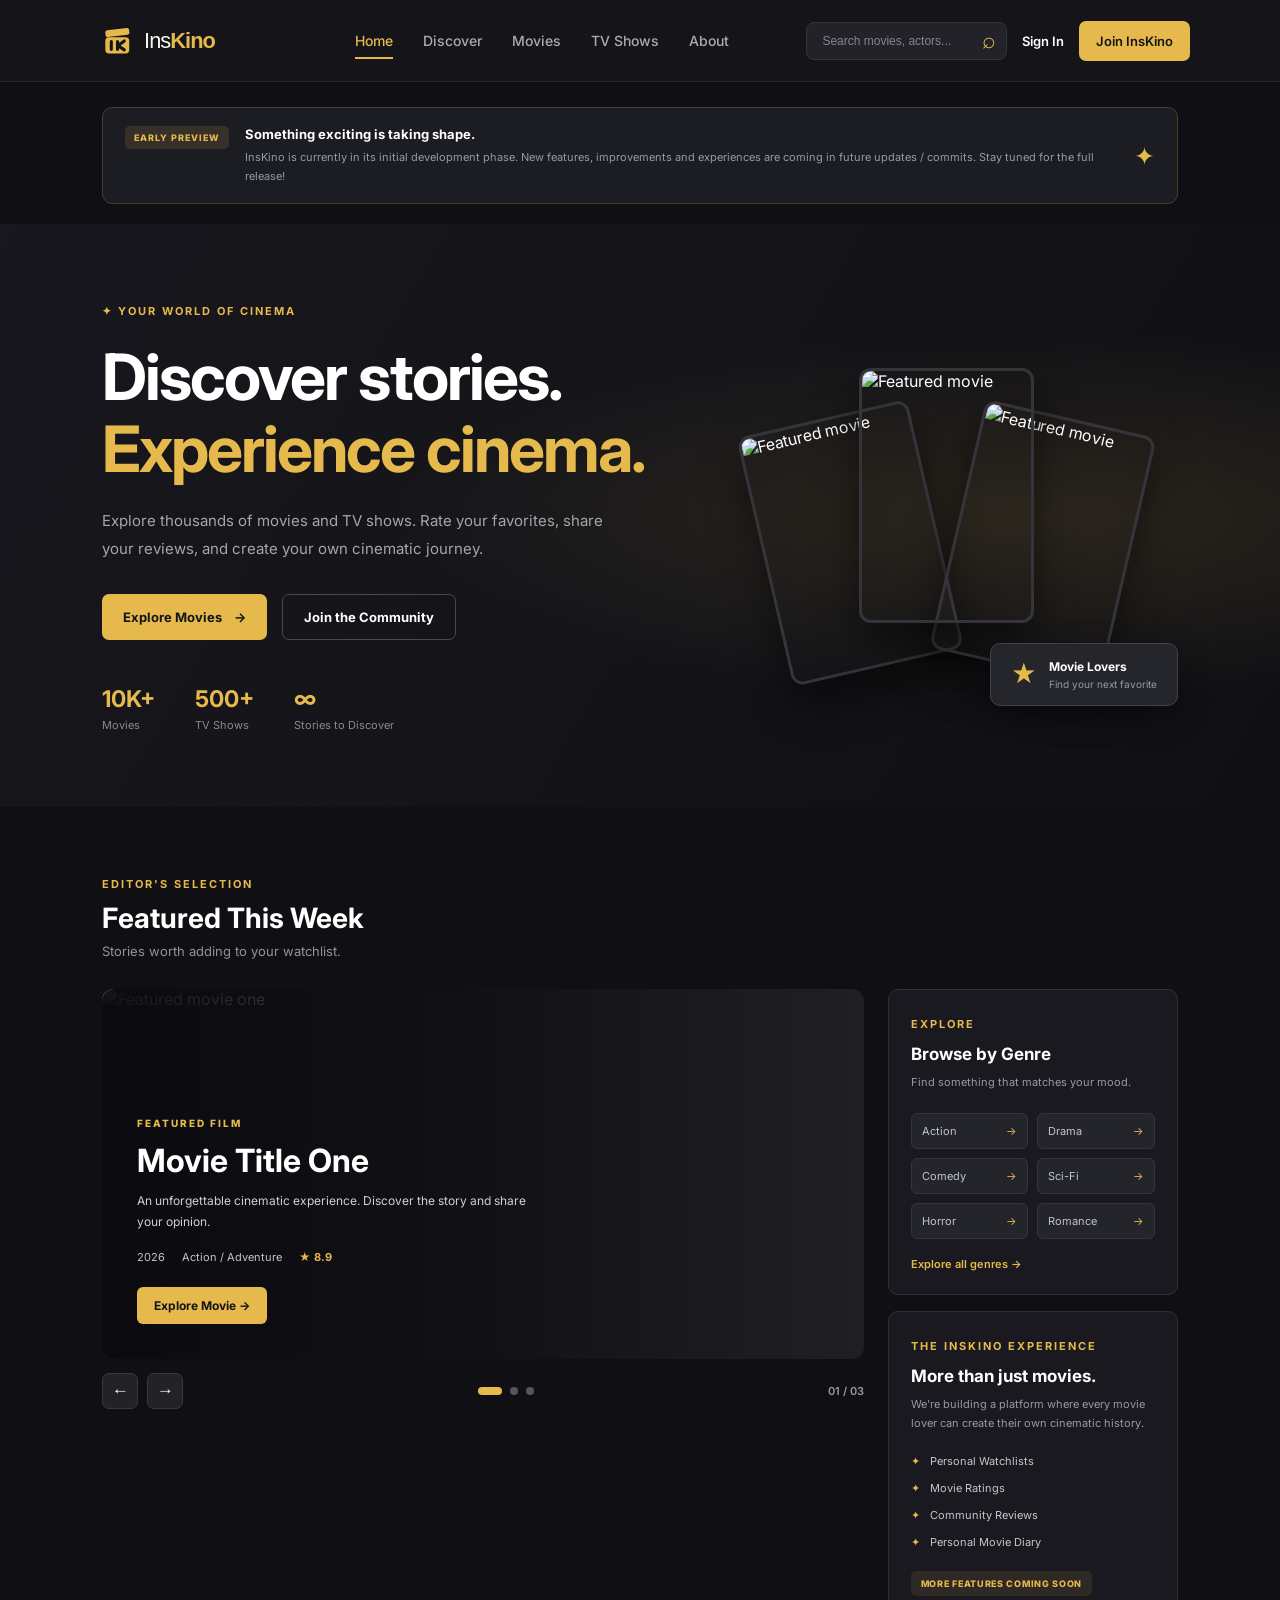
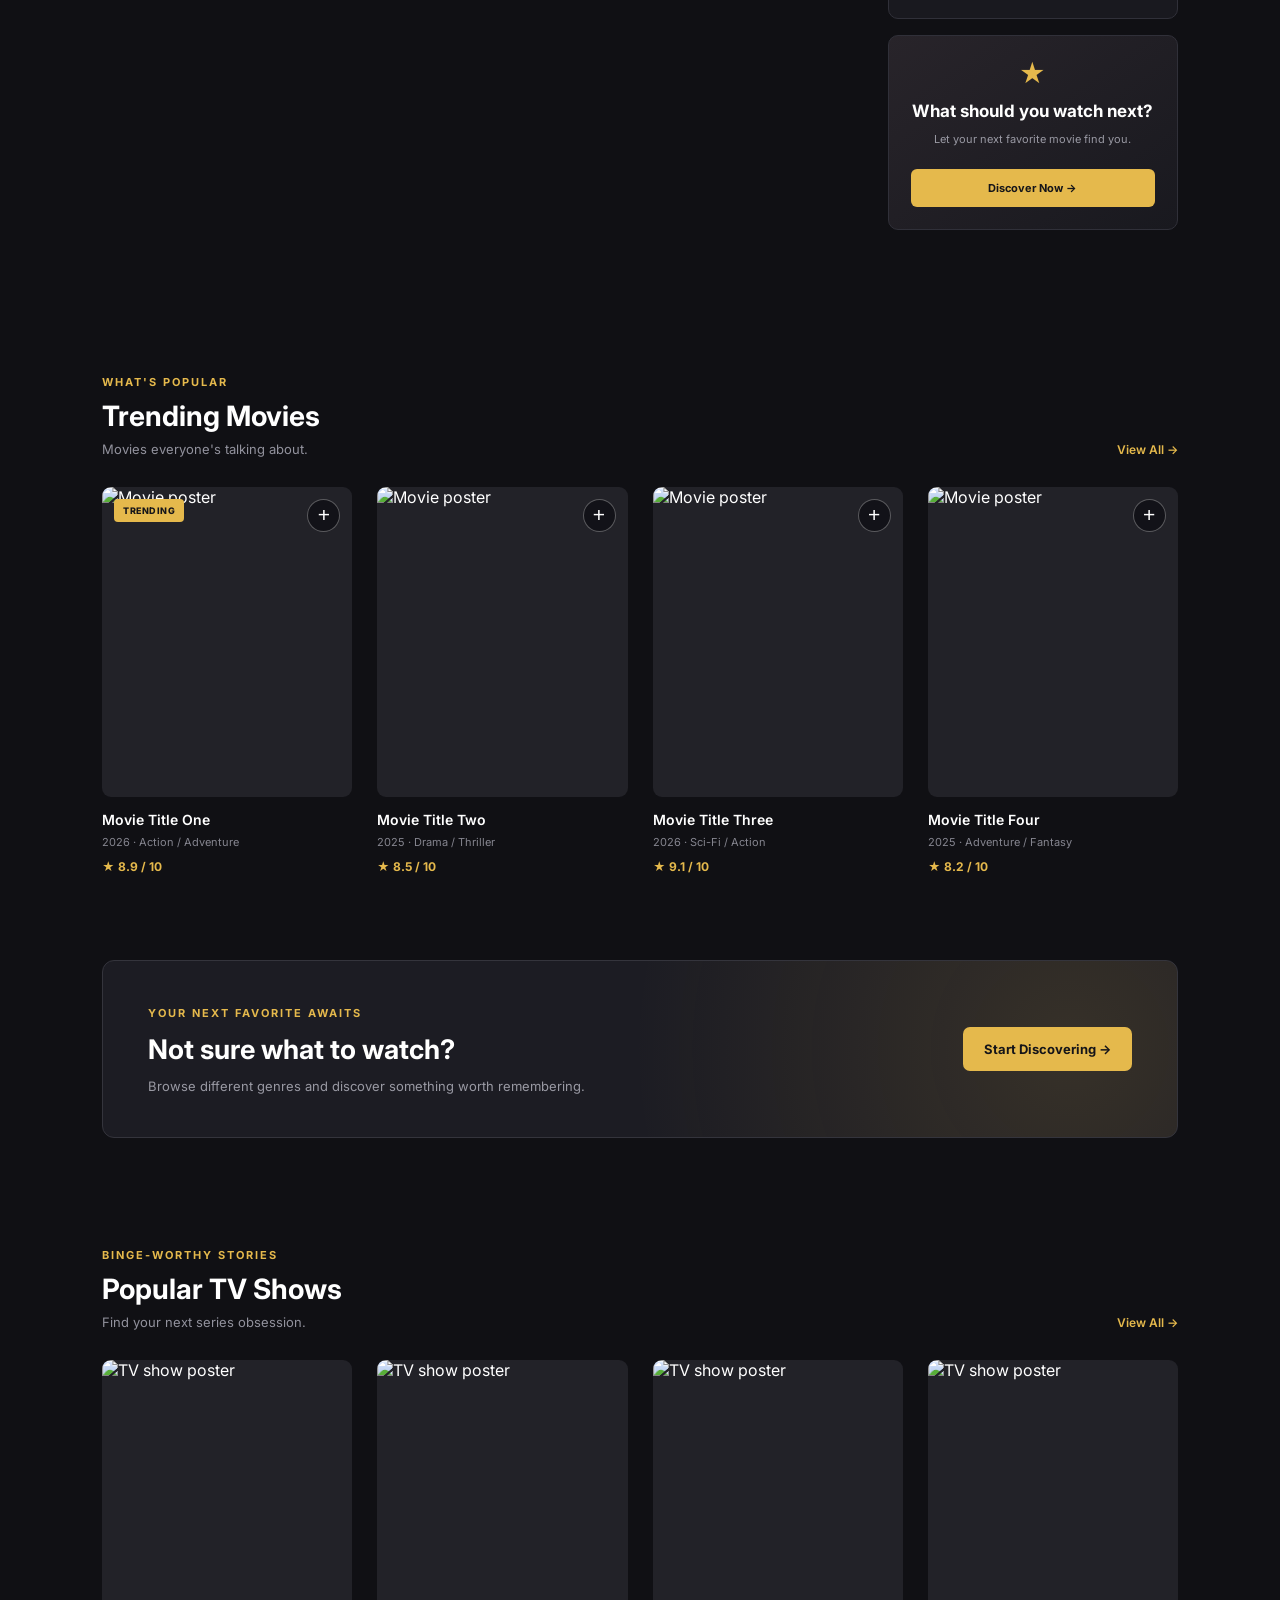
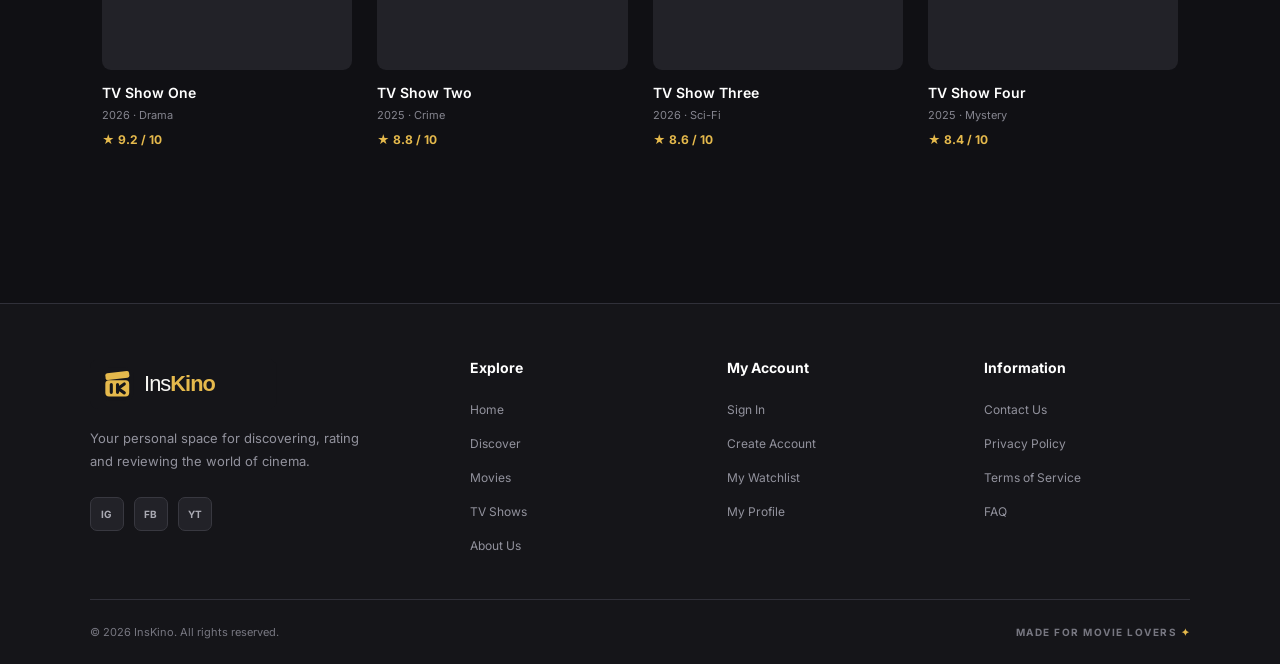
==== commit 92ad7136: "updated the Navbar and Footer , and added our project logo in the SVG Format d" ====
--- a/index.html
+++ b/index.html
@@ -10,8 +10,8 @@
 
 <nav class="navbar">
     <a href="index.html" class="brand">
-        <span class="brand-icon">I</span>
-        <span>Ins<span class="brand-highlight">Kino</span></span>
+        <img src="assets/logo/inskino-logo.svg" height="50" alt="InsKino Logo" class="brand-logo">
+        
     </a>
 
     <button class="menu-toggle" id="menuToggle"
@@ -585,8 +585,9 @@
         <div class="footer-brand">
 
             <a href="index.html" class="brand">
-                <span class="brand-icon">I</span>
-                <span>Ins<span class="brand-highlight">Kino</span></span>
+                
+                <img src="assets/logo/inskino-logo.svg" height="50" alt="InsKino Logo" class="brand-logo">
+
             </a>
 
             <p>
